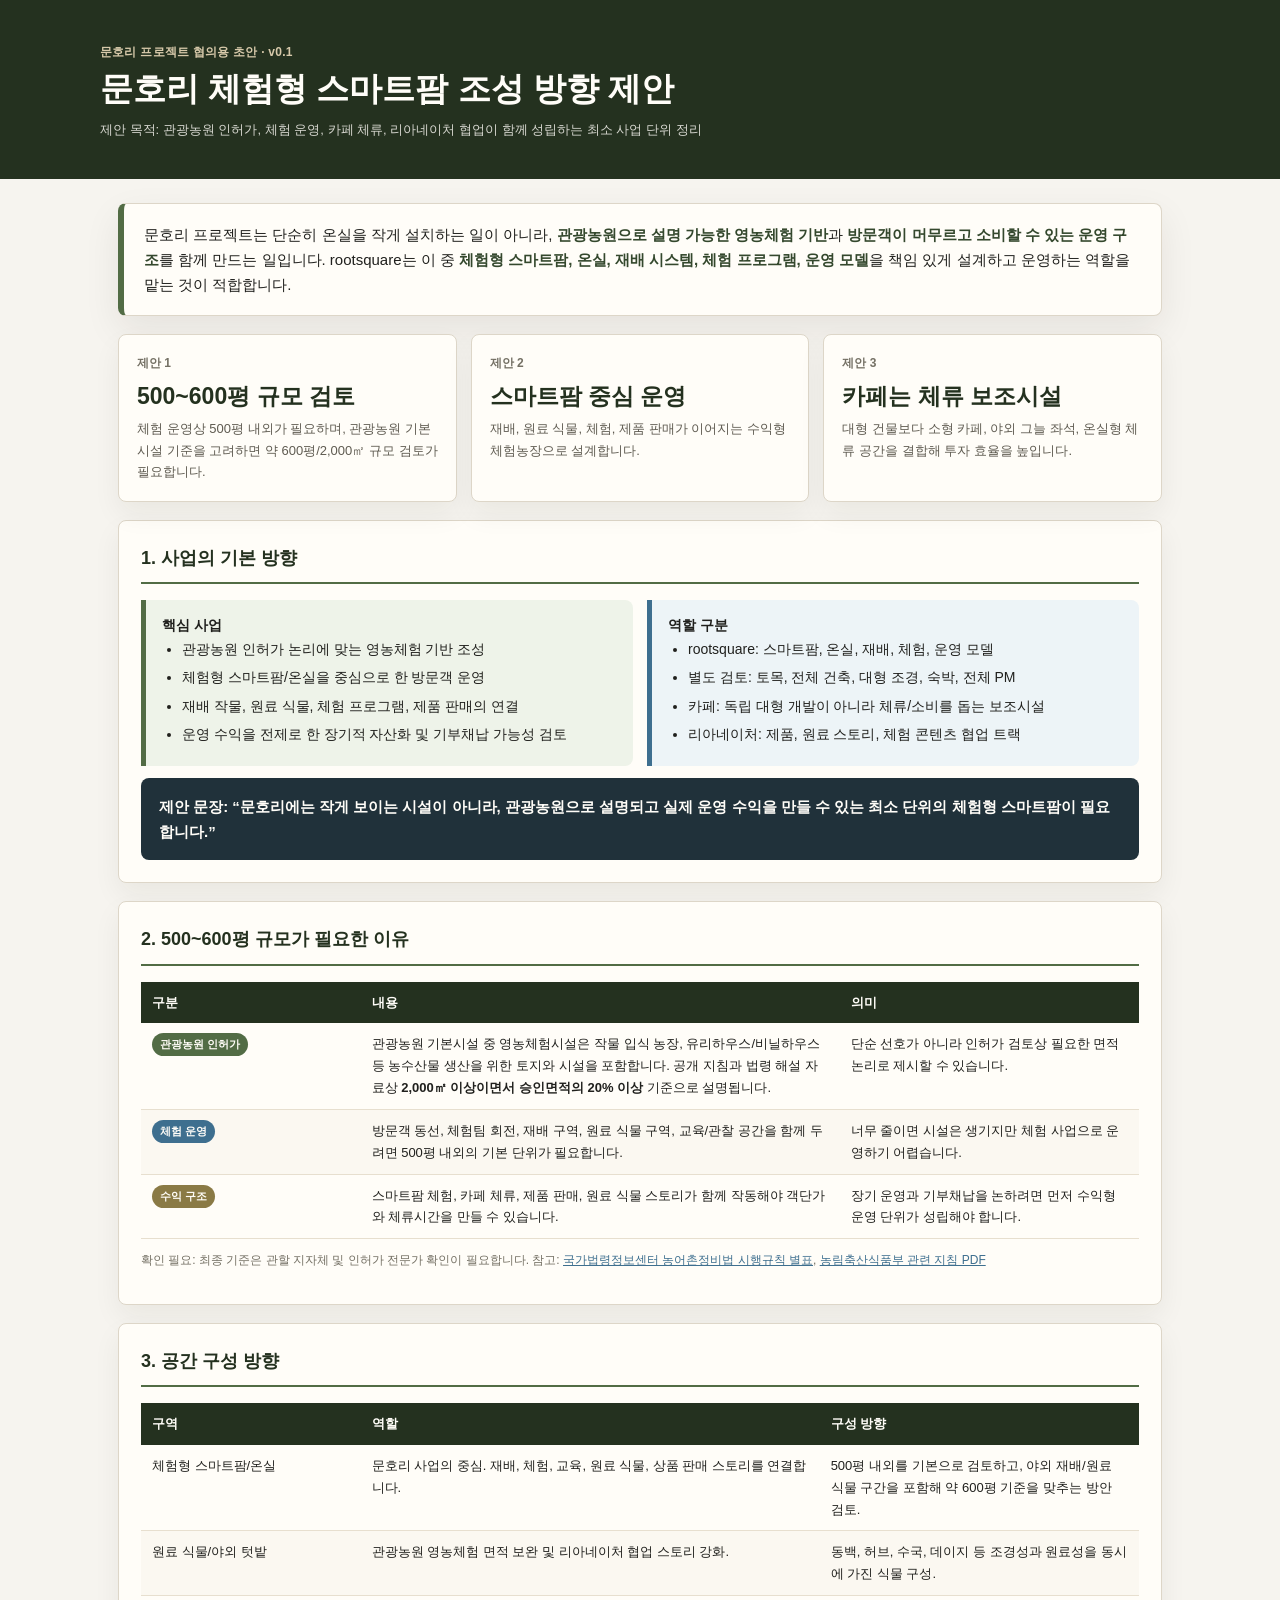
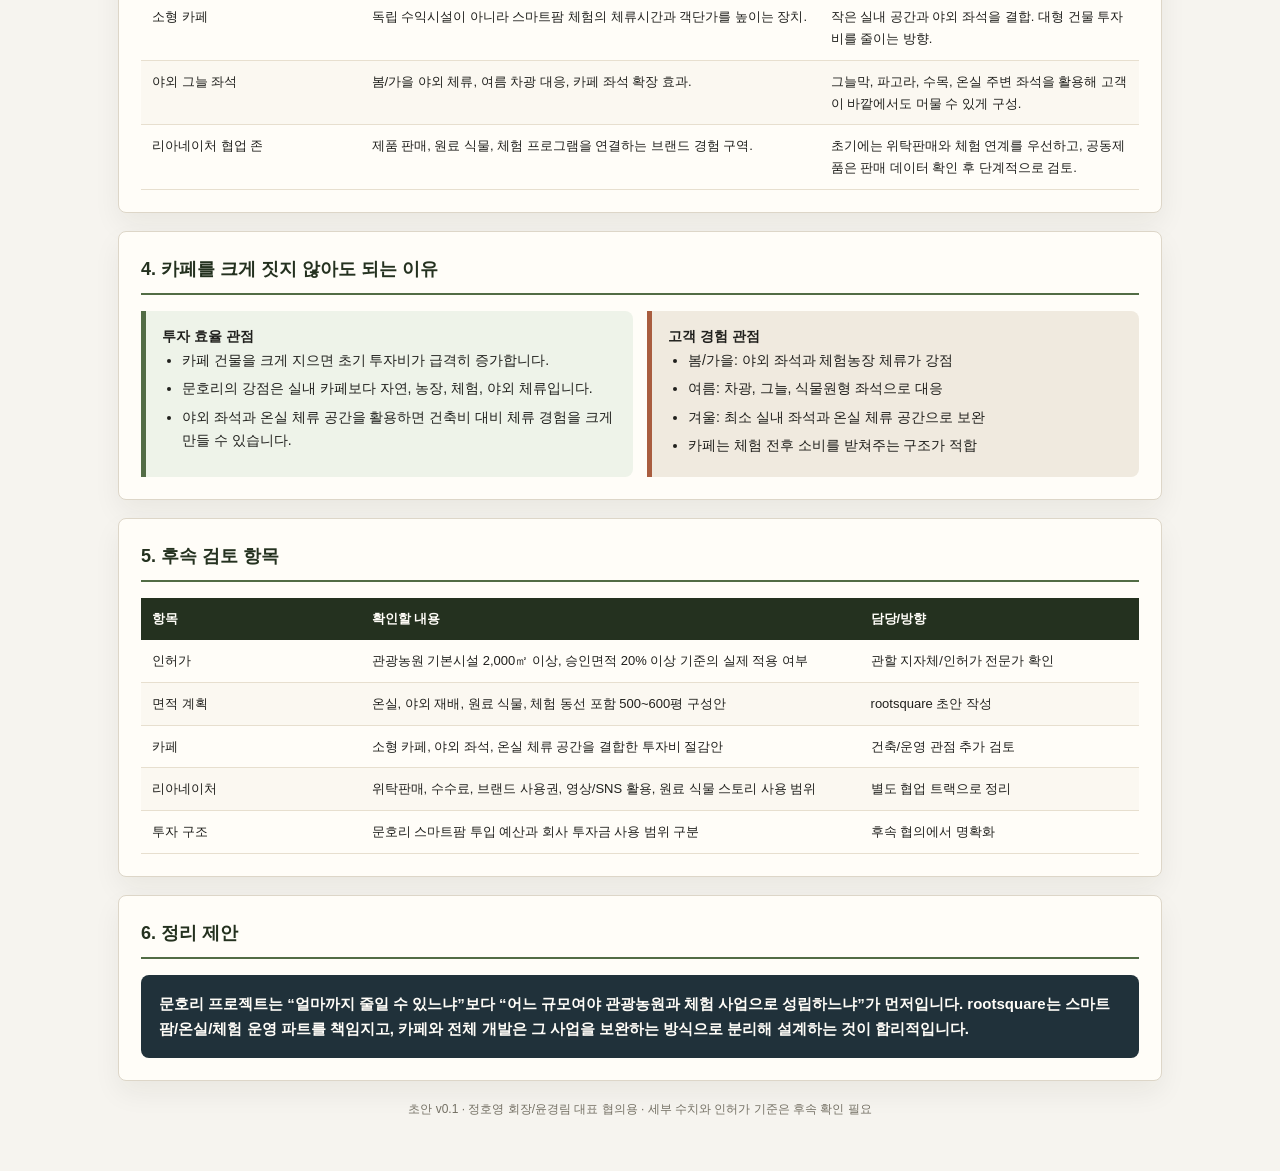
==== briefs/munhori_smartfarm_proposal_for_jhy_ykl.html @ 6622ff26 "Add external Munhori smartfarm proposal" ====
<!DOCTYPE html>
<html lang="ko">
<head>
<meta charset="UTF-8">
<meta name="viewport" content="width=device-width, initial-scale=1.0">
<title>문호리 체험형 스마트팜 조성 방향 제안</title>
<style>
  * { box-sizing: border-box; }
  body {
    margin: 0;
    background: #f6f4ef;
    color: #20201d;
    font-family: -apple-system, BlinkMacSystemFont, "Apple SD Gothic Neo", "Noto Sans KR", sans-serif;
    line-height: 1.68;
  }
  .hero {
    background: #24311f;
    color: #fffdf8;
    padding: 42px 28px 38px;
  }
  .hero-inner, .container { max-width: 1080px; margin: 0 auto; }
  .eyebrow {
    color: #d7c9aa;
    font-size: 12px;
    font-weight: 800;
    letter-spacing: .02em;
    margin-bottom: 8px;
  }
  h1 {
    font-size: 33px;
    line-height: 1.18;
    margin: 0 0 10px;
    letter-spacing: 0;
  }
  .meta { color: rgba(255, 253, 248, .82); font-size: 13px; }
  .container { padding: 24px 18px 52px; }
  .lead {
    background: #fffdf8;
    border: 1px solid #ddd6c8;
    border-left: 6px solid #526c45;
    border-radius: 8px;
    box-shadow: 0 14px 36px rgba(35,31,24,.08);
    font-size: 15px;
    margin-bottom: 18px;
    padding: 18px 20px;
  }
  .lead strong { color: #34482d; }
  .grid {
    display: grid;
    grid-template-columns: repeat(3, 1fr);
    gap: 14px;
    margin-bottom: 18px;
  }
  .card, .section {
    background: #fffdf8;
    border: 1px solid #ddd6c8;
    border-radius: 8px;
    box-shadow: 0 12px 28px rgba(35,31,24,.06);
  }
  .card { padding: 18px; min-height: 148px; }
  .card .label {
    color: #747064;
    font-size: 12px;
    font-weight: 800;
    margin-bottom: 8px;
  }
  .card .value {
    color: #24311f;
    font-size: 23px;
    font-weight: 900;
    line-height: 1.22;
    margin-bottom: 8px;
  }
  .card p { color: #5f5b51; font-size: 13px; margin: 0; }
  .section { margin-bottom: 18px; padding: 22px; }
  .section-title {
    border-bottom: 2px solid #526c45;
    color: #24311f;
    font-size: 18px;
    font-weight: 900;
    margin-bottom: 16px;
    padding-bottom: 9px;
  }
  .two-col {
    display: grid;
    grid-template-columns: 1fr 1fr;
    gap: 14px;
  }
  .box {
    background: #f0eadf;
    border-left: 5px solid #a95d3f;
    border-radius: 0 8px 8px 0;
    padding: 14px 16px;
    font-size: 14px;
  }
  .box.green {
    background: #eef3e9;
    border-left-color: #526c45;
  }
  .box.blue {
    background: #edf4f7;
    border-left-color: #3e6f8f;
  }
  table { width: 100%; border-collapse: collapse; font-size: 13px; }
  th {
    background: #24311f;
    color: #fffdf8;
    padding: 10px 11px;
    text-align: left;
    vertical-align: top;
  }
  td {
    border-bottom: 1px solid #e7dfcf;
    padding: 10px 11px;
    vertical-align: top;
  }
  tr:nth-child(even) td { background: #fbf8f1; }
  .tag {
    display: inline-block;
    background: #526c45;
    border-radius: 999px;
    color: #fffdf8;
    font-size: 11px;
    font-weight: 800;
    line-height: 1;
    margin: 0 5px 6px 0;
    padding: 6px 8px;
  }
  .tag.blue { background: #3e6f8f; }
  .tag.gold { background: #8a7a45; }
  ul { margin: 0; padding-left: 20px; }
  li { margin-bottom: 5px; }
  .quote {
    background: #20313a;
    border-radius: 8px;
    color: #fffdf8;
    font-size: 15px;
    font-weight: 700;
    margin-top: 12px;
    padding: 16px 18px;
  }
  .source {
    color: #747064;
    font-size: 12px;
    line-height: 1.55;
  }
  .source a { color: #3e6f8f; }
  .foot {
    color: #747064;
    font-size: 12px;
    margin-top: 18px;
    text-align: center;
  }
  @media (max-width: 860px) {
    .grid, .two-col { grid-template-columns: 1fr; }
    h1 { font-size: 26px; }
    .hero { padding: 32px 20px; }
  }
  @media print {
    body { background: #fff; }
    .hero { padding: 24px 22px; }
    .container { padding: 18px 0; }
    .card, .section, .lead { box-shadow: none; break-inside: avoid; }
    a { color: inherit; text-decoration: none; }
  }
</style>
</head>
<body>
  <header class="hero">
    <div class="hero-inner">
      <div class="eyebrow">문호리 프로젝트 협의용 초안 · v0.1</div>
      <h1>문호리 체험형 스마트팜 조성 방향 제안</h1>
      <div class="meta">제안 목적: 관광농원 인허가, 체험 운영, 카페 체류, 리아네이처 협업이 함께 성립하는 최소 사업 단위 정리</div>
    </div>
  </header>

  <main class="container">
    <section class="lead">
      문호리 프로젝트는 단순히 온실을 작게 설치하는 일이 아니라, <strong>관광농원으로 설명 가능한 영농체험 기반</strong>과
      <strong>방문객이 머무르고 소비할 수 있는 운영 구조</strong>를 함께 만드는 일입니다.
      rootsquare는 이 중 <strong>체험형 스마트팜, 온실, 재배 시스템, 체험 프로그램, 운영 모델</strong>을 책임 있게 설계하고 운영하는 역할을 맡는 것이 적합합니다.
    </section>

    <section class="grid">
      <div class="card">
        <div class="label">제안 1</div>
        <div class="value">500~600평 규모 검토</div>
        <p>체험 운영상 500평 내외가 필요하며, 관광농원 기본시설 기준을 고려하면 약 600평/2,000㎡ 규모 검토가 필요합니다.</p>
      </div>
      <div class="card">
        <div class="label">제안 2</div>
        <div class="value">스마트팜 중심 운영</div>
        <p>재배, 원료 식물, 체험, 제품 판매가 이어지는 수익형 체험농장으로 설계합니다.</p>
      </div>
      <div class="card">
        <div class="label">제안 3</div>
        <div class="value">카페는 체류 보조시설</div>
        <p>대형 건물보다 소형 카페, 야외 그늘 좌석, 온실형 체류 공간을 결합해 투자 효율을 높입니다.</p>
      </div>
    </section>

    <section class="section">
      <div class="section-title">1. 사업의 기본 방향</div>
      <div class="two-col">
        <div class="box green">
          <strong>핵심 사업</strong>
          <ul>
            <li>관광농원 인허가 논리에 맞는 영농체험 기반 조성</li>
            <li>체험형 스마트팜/온실을 중심으로 한 방문객 운영</li>
            <li>재배 작물, 원료 식물, 체험 프로그램, 제품 판매의 연결</li>
            <li>운영 수익을 전제로 한 장기적 자산화 및 기부채납 가능성 검토</li>
          </ul>
        </div>
        <div class="box blue">
          <strong>역할 구분</strong>
          <ul>
            <li>rootsquare: 스마트팜, 온실, 재배, 체험, 운영 모델</li>
            <li>별도 검토: 토목, 전체 건축, 대형 조경, 숙박, 전체 PM</li>
            <li>카페: 독립 대형 개발이 아니라 체류/소비를 돕는 보조시설</li>
            <li>리아네이처: 제품, 원료 스토리, 체험 콘텐츠 협업 트랙</li>
          </ul>
        </div>
      </div>
      <div class="quote">
        제안 문장: “문호리에는 작게 보이는 시설이 아니라, 관광농원으로 설명되고 실제 운영 수익을 만들 수 있는 최소 단위의 체험형 스마트팜이 필요합니다.”
      </div>
    </section>

    <section class="section">
      <div class="section-title">2. 500~600평 규모가 필요한 이유</div>
      <table>
        <thead>
          <tr>
            <th style="width: 22%;">구분</th>
            <th>내용</th>
            <th style="width: 30%;">의미</th>
          </tr>
        </thead>
        <tbody>
          <tr>
            <td><span class="tag">관광농원 인허가</span></td>
            <td>관광농원 기본시설 중 영농체험시설은 작물 입식 농장, 유리하우스/비닐하우스 등 농수산물 생산을 위한 토지와 시설을 포함합니다. 공개 지침과 법령 해설 자료상 <strong>2,000㎡ 이상이면서 승인면적의 20% 이상</strong> 기준으로 설명됩니다.</td>
            <td>단순 선호가 아니라 인허가 검토상 필요한 면적 논리로 제시할 수 있습니다.</td>
          </tr>
          <tr>
            <td><span class="tag blue">체험 운영</span></td>
            <td>방문객 동선, 체험팀 회전, 재배 구역, 원료 식물 구역, 교육/관찰 공간을 함께 두려면 500평 내외의 기본 단위가 필요합니다.</td>
            <td>너무 줄이면 시설은 생기지만 체험 사업으로 운영하기 어렵습니다.</td>
          </tr>
          <tr>
            <td><span class="tag gold">수익 구조</span></td>
            <td>스마트팜 체험, 카페 체류, 제품 판매, 원료 식물 스토리가 함께 작동해야 객단가와 체류시간을 만들 수 있습니다.</td>
            <td>장기 운영과 기부채납을 논하려면 먼저 수익형 운영 단위가 성립해야 합니다.</td>
          </tr>
        </tbody>
      </table>
      <p class="source">확인 필요: 최종 기준은 관할 지자체 및 인허가 전문가 확인이 필요합니다. 참고: <a href="https://www.law.go.kr/LSW/lsBylInfoPLinkR.do?bylBrNo=00&bylCls=BF&bylNo=0077&lsNm=%EB%86%8D%EC%96%B4%EC%B4%8C%EC%A0%95%EB%B9%84%EB%B2%95+%EC%8B%9C%ED%96%89%EA%B7%9C%EC%B9%99">국가법령정보센터 농어촌정비법 시행규칙 별표</a>, <a href="https://www.mafra.go.kr/bbs/home/795/579589/download.do">농림축산식품부 관련 지침 PDF</a></p>
    </section>

    <section class="section">
      <div class="section-title">3. 공간 구성 방향</div>
      <table>
        <thead>
          <tr>
            <th style="width: 22%;">구역</th>
            <th>역할</th>
            <th style="width: 32%;">구성 방향</th>
          </tr>
        </thead>
        <tbody>
          <tr>
            <td>체험형 스마트팜/온실</td>
            <td>문호리 사업의 중심. 재배, 체험, 교육, 원료 식물, 상품 판매 스토리를 연결합니다.</td>
            <td>500평 내외를 기본으로 검토하고, 야외 재배/원료 식물 구간을 포함해 약 600평 기준을 맞추는 방안 검토.</td>
          </tr>
          <tr>
            <td>원료 식물/야외 텃밭</td>
            <td>관광농원 영농체험 면적 보완 및 리아네이처 협업 스토리 강화.</td>
            <td>동백, 허브, 수국, 데이지 등 조경성과 원료성을 동시에 가진 식물 구성.</td>
          </tr>
          <tr>
            <td>소형 카페</td>
            <td>독립 수익시설이 아니라 스마트팜 체험의 체류시간과 객단가를 높이는 장치.</td>
            <td>작은 실내 공간과 야외 좌석을 결합. 대형 건물 투자비를 줄이는 방향.</td>
          </tr>
          <tr>
            <td>야외 그늘 좌석</td>
            <td>봄/가을 야외 체류, 여름 차광 대응, 카페 좌석 확장 효과.</td>
            <td>그늘막, 파고라, 수목, 온실 주변 좌석을 활용해 고객이 바깥에서도 머물 수 있게 구성.</td>
          </tr>
          <tr>
            <td>리아네이처 협업 존</td>
            <td>제품 판매, 원료 식물, 체험 프로그램을 연결하는 브랜드 경험 구역.</td>
            <td>초기에는 위탁판매와 체험 연계를 우선하고, 공동제품은 판매 데이터 확인 후 단계적으로 검토.</td>
          </tr>
        </tbody>
      </table>
    </section>

    <section class="section">
      <div class="section-title">4. 카페를 크게 짓지 않아도 되는 이유</div>
      <div class="two-col">
        <div class="box green">
          <strong>투자 효율 관점</strong>
          <ul>
            <li>카페 건물을 크게 지으면 초기 투자비가 급격히 증가합니다.</li>
            <li>문호리의 강점은 실내 카페보다 자연, 농장, 체험, 야외 체류입니다.</li>
            <li>야외 좌석과 온실 체류 공간을 활용하면 건축비 대비 체류 경험을 크게 만들 수 있습니다.</li>
          </ul>
        </div>
        <div class="box">
          <strong>고객 경험 관점</strong>
          <ul>
            <li>봄/가을: 야외 좌석과 체험농장 체류가 강점</li>
            <li>여름: 차광, 그늘, 식물원형 좌석으로 대응</li>
            <li>겨울: 최소 실내 좌석과 온실 체류 공간으로 보완</li>
            <li>카페는 체험 전후 소비를 받쳐주는 구조가 적합</li>
          </ul>
        </div>
      </div>
    </section>

    <section class="section">
      <div class="section-title">5. 후속 검토 항목</div>
      <table>
        <thead>
          <tr>
            <th style="width: 22%;">항목</th>
            <th>확인할 내용</th>
            <th style="width: 28%;">담당/방향</th>
          </tr>
        </thead>
        <tbody>
          <tr>
            <td>인허가</td>
            <td>관광농원 기본시설 2,000㎡ 이상, 승인면적 20% 이상 기준의 실제 적용 여부</td>
            <td>관할 지자체/인허가 전문가 확인</td>
          </tr>
          <tr>
            <td>면적 계획</td>
            <td>온실, 야외 재배, 원료 식물, 체험 동선 포함 500~600평 구성안</td>
            <td>rootsquare 초안 작성</td>
          </tr>
          <tr>
            <td>카페</td>
            <td>소형 카페, 야외 좌석, 온실 체류 공간을 결합한 투자비 절감안</td>
            <td>건축/운영 관점 추가 검토</td>
          </tr>
          <tr>
            <td>리아네이처</td>
            <td>위탁판매, 수수료, 브랜드 사용권, 영상/SNS 활용, 원료 식물 스토리 사용 범위</td>
            <td>별도 협업 트랙으로 정리</td>
          </tr>
          <tr>
            <td>투자 구조</td>
            <td>문호리 스마트팜 투입 예산과 회사 투자금 사용 범위 구분</td>
            <td>후속 협의에서 명확화</td>
          </tr>
        </tbody>
      </table>
    </section>

    <section class="section">
      <div class="section-title">6. 정리 제안</div>
      <div class="quote">
        문호리 프로젝트는 “얼마까지 줄일 수 있느냐”보다 “어느 규모여야 관광농원과 체험 사업으로 성립하느냐”가 먼저입니다. rootsquare는 스마트팜/온실/체험 운영 파트를 책임지고, 카페와 전체 개발은 그 사업을 보완하는 방식으로 분리해 설계하는 것이 합리적입니다.
      </div>
    </section>

    <div class="foot">초안 v0.1 · 정호영 회장/윤경림 대표 협의용 · 세부 수치와 인허가 기준은 후속 확인 필요</div>
  </main>
</body>
</html>
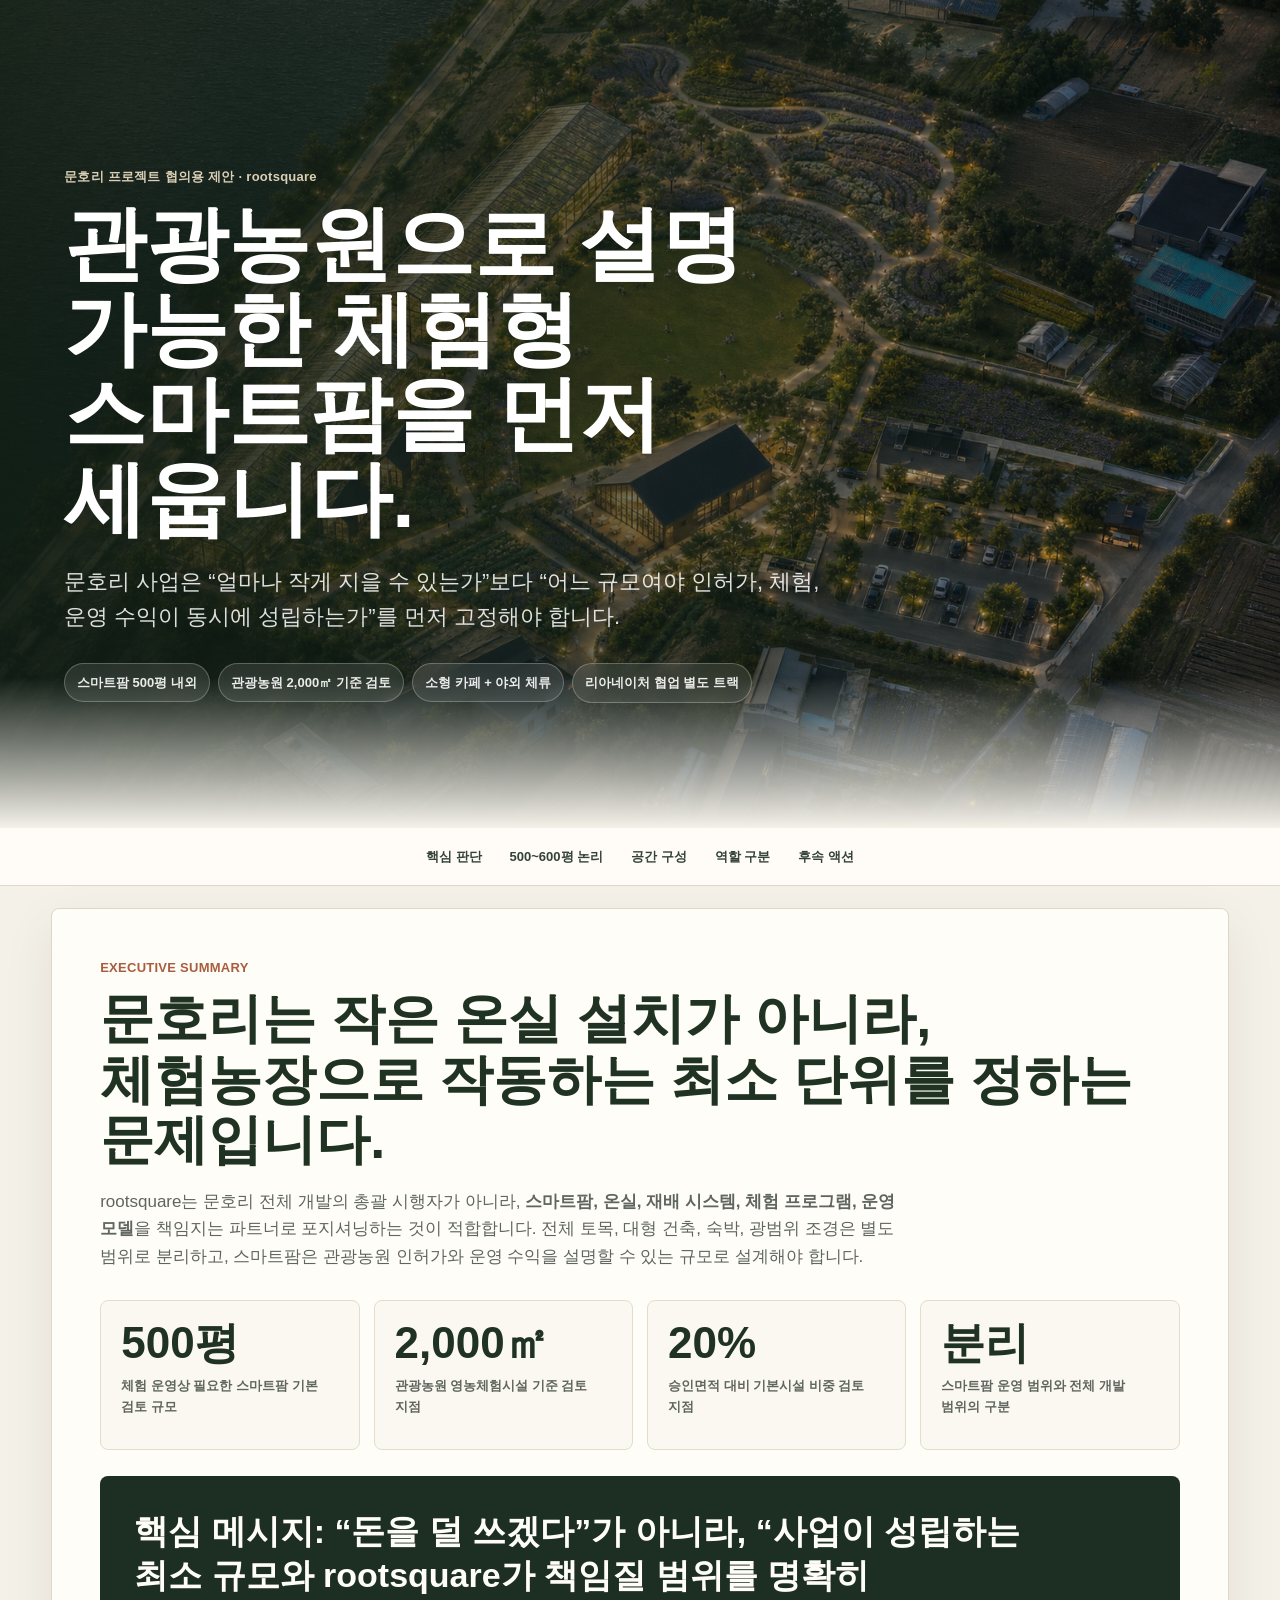
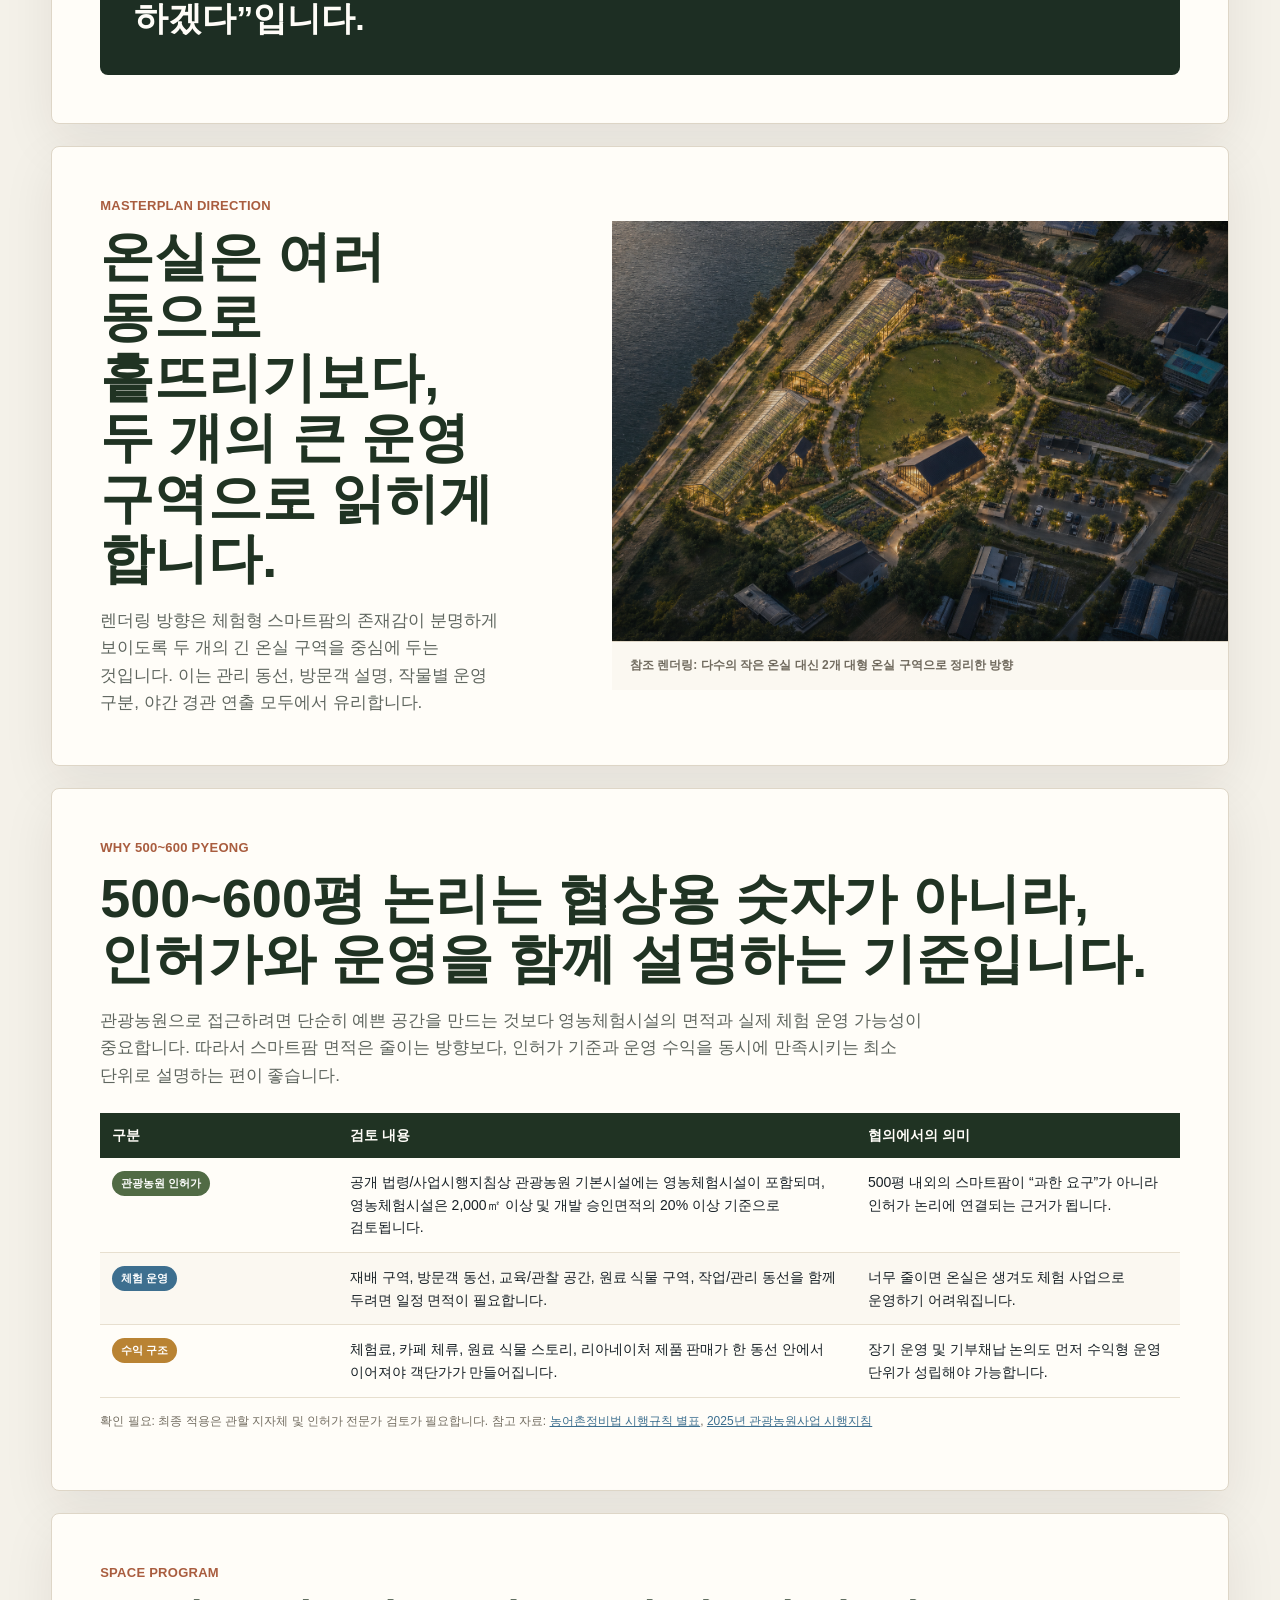
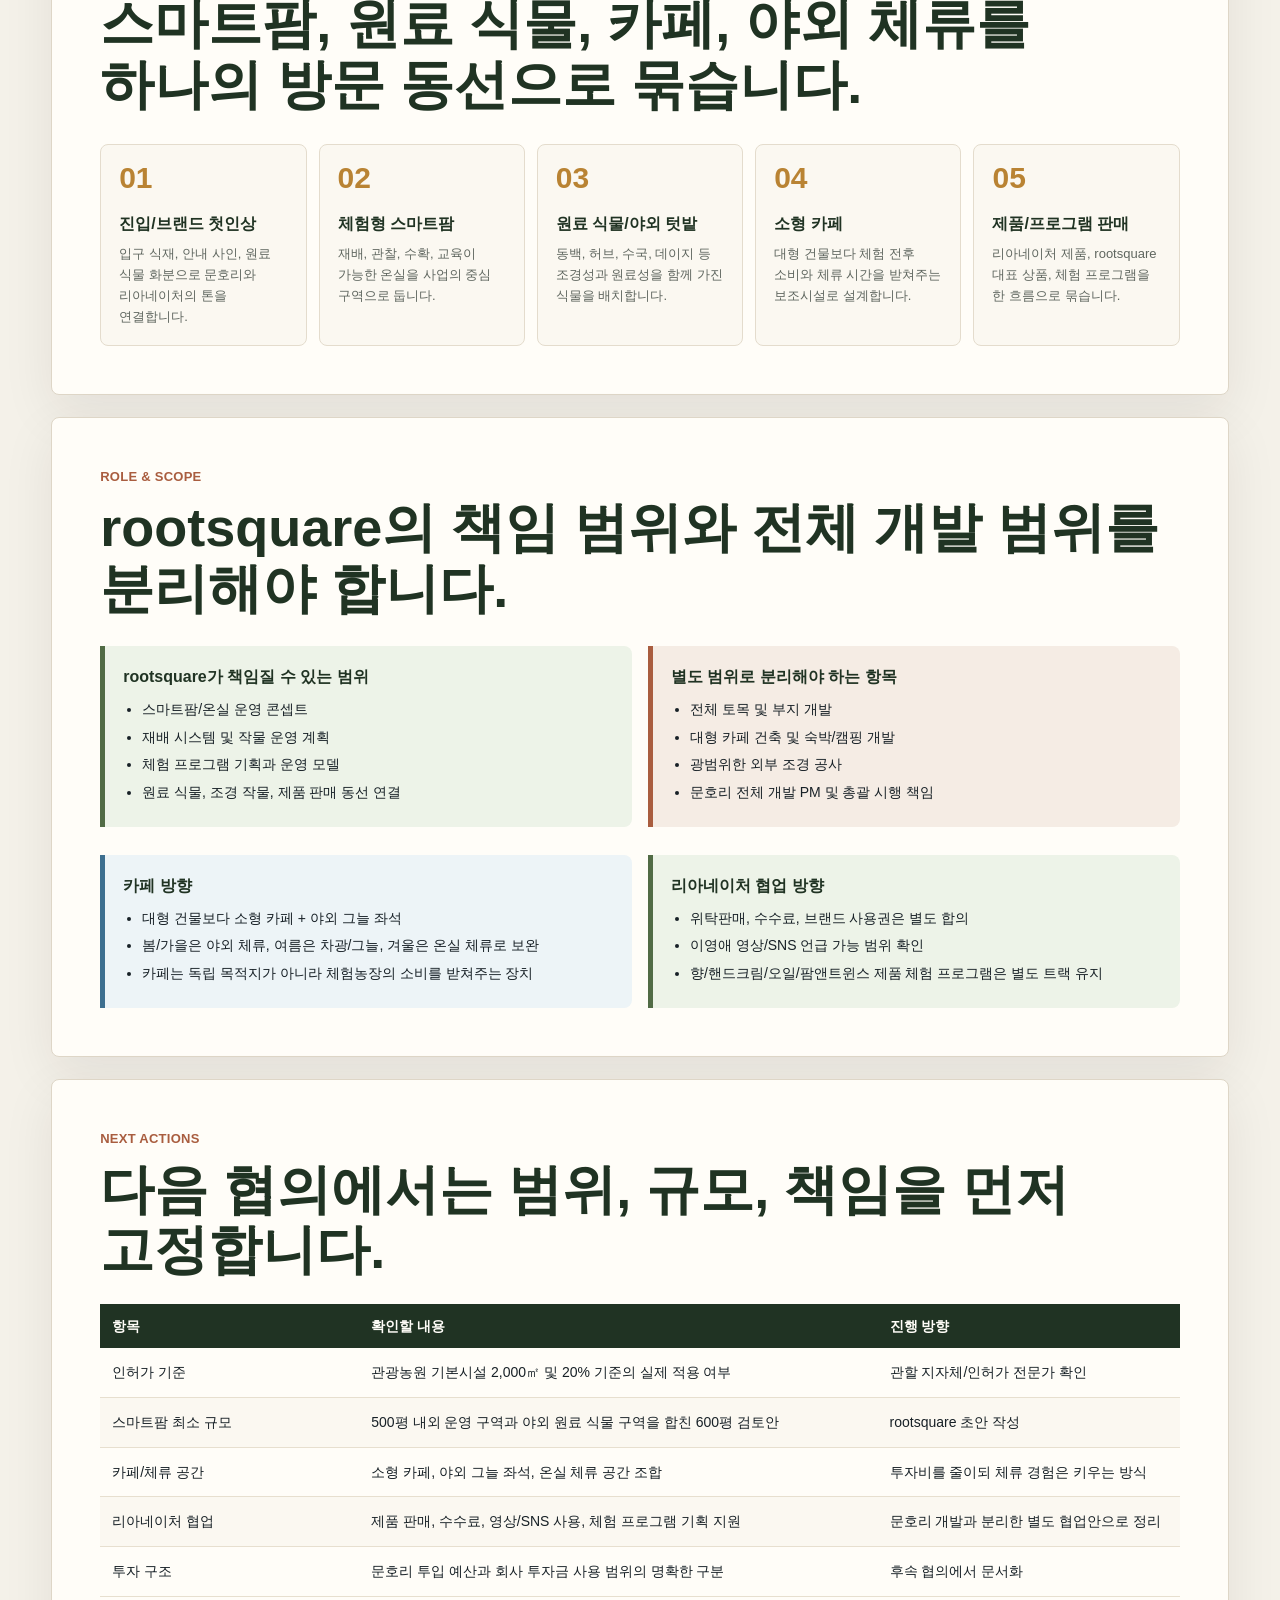
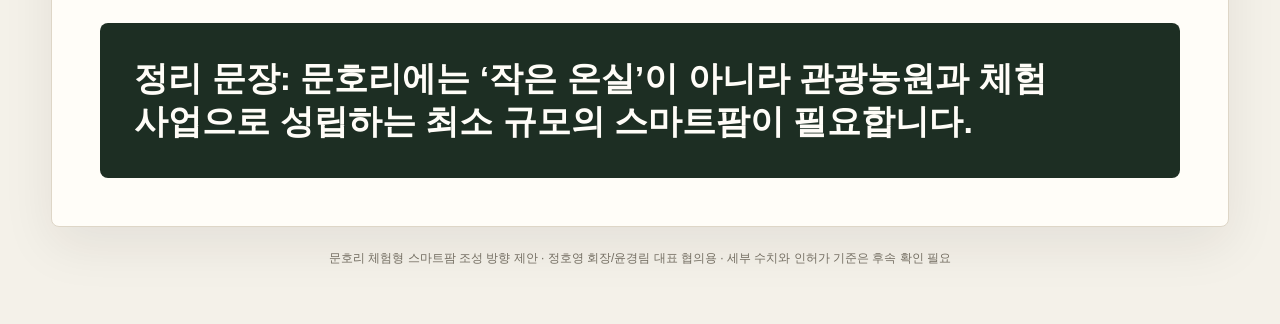
==== commit e65f7b1f: "Update Munhori smartfarm proposal design" ====
--- a/briefs/munhori_smartfarm_proposal_for_jhy_ykl.html
+++ b/briefs/munhori_smartfarm_proposal_for_jhy_ykl.html
@@ -5,162 +5,407 @@
 <meta name="viewport" content="width=device-width, initial-scale=1.0">
 <title>문호리 체험형 스마트팜 조성 방향 제안</title>
 <style>
+  :root {
+    --ink: #172026;
+    --muted: #5f665f;
+    --soft: #f4f1e9;
+    --paper: #fffdf8;
+    --line: #ded6c7;
+    --green: #203323;
+    --green-2: #516b45;
+    --green-3: #edf3e8;
+    --gold: #b98333;
+    --clay: #a95d3f;
+    --blue: #3d6f8f;
+    --white: #ffffff;
+  }
+
   * { box-sizing: border-box; }
+
+  html { scroll-behavior: smooth; }
+
   body {
     margin: 0;
-    background: #f6f4ef;
-    color: #20201d;
-    font-family: -apple-system, BlinkMacSystemFont, "Apple SD Gothic Neo", "Noto Sans KR", sans-serif;
-    line-height: 1.68;
-  }
+    background: var(--soft);
+    color: var(--ink);
+    font-family: -apple-system, BlinkMacSystemFont, "Apple SD Gothic Neo", "Noto Sans KR", "Malgun Gothic", sans-serif;
+    line-height: 1.62;
+    word-break: keep-all;
+    overflow-wrap: break-word;
+  }
+
+  a { color: inherit; }
+
   .hero {
-    background: #24311f;
-    color: #fffdf8;
-    padding: 42px 28px 38px;
-  }
-  .hero-inner, .container { max-width: 1080px; margin: 0 auto; }
+    min-height: 92vh;
+    display: grid;
+    align-items: end;
+    position: relative;
+    color: var(--white);
+    background:
+      linear-gradient(90deg, rgba(16, 29, 20, .92) 0%, rgba(16, 29, 20, .66) 42%, rgba(16, 29, 20, .16) 100%),
+      url("assets/munhori_two_greenhouse_masterplan.png") center / cover no-repeat;
+    padding: 52px clamp(22px, 5vw, 76px);
+    overflow: hidden;
+  }
+
+  .hero::after {
+    content: "";
+    position: absolute;
+    left: 0;
+    right: 0;
+    bottom: 0;
+    height: 150px;
+    background: linear-gradient(180deg, rgba(244,241,233,0), var(--soft));
+    pointer-events: none;
+  }
+
+  .hero-inner {
+    position: relative;
+    z-index: 1;
+    max-width: 1080px;
+    padding-bottom: 74px;
+  }
+
   .eyebrow {
-    color: #d7c9aa;
+    color: #d9cfb4;
+    font-size: 13px;
+    font-weight: 900;
+    letter-spacing: .02em;
+    margin-bottom: 14px;
+  }
+
+  h1 {
+    max-width: 900px;
+    margin: 0;
+    font-size: clamp(40px, 7vw, 82px);
+    line-height: 1.04;
+    letter-spacing: 0;
+  }
+
+  .hero-copy {
+    max-width: 760px;
+    margin: 22px 0 0;
+    color: rgba(255, 255, 255, .86);
+    font-size: clamp(17px, 2vw, 22px);
+  }
+
+  .hero-tags {
+    display: flex;
+    flex-wrap: wrap;
+    gap: 8px;
+    margin-top: 28px;
+  }
+
+  .pill {
+    display: inline-flex;
+    align-items: center;
+    min-height: 34px;
+    padding: 8px 12px;
+    border: 1px solid rgba(255,255,255,.24);
+    border-radius: 999px;
+    background: rgba(255,255,255,.10);
+    color: rgba(255,255,255,.90);
+    font-size: 13px;
+    font-weight: 800;
+    backdrop-filter: blur(8px);
+  }
+
+  nav {
+    position: sticky;
+    top: 0;
+    z-index: 20;
+    display: flex;
+    justify-content: center;
+    gap: 6px;
+    padding: 10px 14px;
+    border-bottom: 1px solid var(--line);
+    background: rgba(255, 253, 248, .92);
+    backdrop-filter: blur(12px);
+    overflow-x: auto;
+  }
+
+  nav a {
+    flex: 0 0 auto;
+    padding: 8px 11px;
+    color: #344238;
+    text-decoration: none;
+    font-size: 13px;
+    font-weight: 900;
+  }
+
+  main { padding: 0 clamp(18px, 4vw, 56px) 56px; }
+
+  .wrap {
+    max-width: 1180px;
+    margin: 0 auto;
+  }
+
+  .section {
+    margin: 22px auto;
+    padding: clamp(28px, 5vw, 48px);
+    border: 1px solid var(--line);
+    border-radius: 8px;
+    background: var(--paper);
+    box-shadow: 0 18px 52px rgba(35,31,24,.08);
+  }
+
+  .section.flush {
+    padding: 0;
+    overflow: hidden;
+  }
+
+  .kicker {
+    margin: 0 0 10px;
+    color: var(--clay);
+    font-size: 13px;
+    font-weight: 900;
+    letter-spacing: .02em;
+  }
+
+  h2 {
+    margin: 0;
+    color: var(--green);
+    font-size: clamp(30px, 4.5vw, 54px);
+    line-height: 1.12;
+    letter-spacing: 0;
+  }
+
+  .lead {
+    max-width: 850px;
+    margin: 18px 0 0;
+    color: var(--muted);
+    font-size: 17px;
+  }
+
+  .metrics {
+    display: grid;
+    grid-template-columns: repeat(4, minmax(0, 1fr));
+    gap: 14px;
+    margin-top: 30px;
+  }
+
+  .metric {
+    min-height: 150px;
+    padding: 20px;
+    border: 1px solid #e4dccd;
+    border-radius: 8px;
+    background: #fbf8f1;
+  }
+
+  .metric strong {
+    display: block;
+    margin-bottom: 10px;
+    color: var(--green);
+    font-size: clamp(28px, 4vw, 44px);
+    line-height: 1;
+    white-space: nowrap;
+  }
+
+  .metric span {
+    display: block;
+    color: var(--muted);
+    font-size: 13px;
+    font-weight: 800;
+  }
+
+  .split {
+    display: grid;
+    grid-template-columns: minmax(0, .9fr) minmax(360px, 1.1fr);
+    gap: clamp(24px, 5vw, 56px);
+    align-items: center;
+  }
+
+  .visual {
+    min-height: 420px;
+    background:
+      linear-gradient(180deg, rgba(22,32,27,.05), rgba(22,32,27,.20)),
+      url("assets/munhori_two_greenhouse_masterplan.png") center / cover no-repeat;
+  }
+
+  .caption {
+    padding: 14px 18px;
+    border-top: 1px solid var(--line);
+    color: #706a5e;
     font-size: 12px;
     font-weight: 800;
-    letter-spacing: .02em;
-    margin-bottom: 8px;
-  }
-  h1 {
-    font-size: 33px;
-    line-height: 1.18;
-    margin: 0 0 10px;
-    letter-spacing: 0;
-  }
-  .meta { color: rgba(255, 253, 248, .82); font-size: 13px; }
-  .container { padding: 24px 18px 52px; }
-  .lead {
-    background: #fffdf8;
-    border: 1px solid #ddd6c8;
-    border-left: 6px solid #526c45;
-    border-radius: 8px;
-    box-shadow: 0 14px 36px rgba(35,31,24,.08);
-    font-size: 15px;
-    margin-bottom: 18px;
-    padding: 18px 20px;
-  }
-  .lead strong { color: #34482d; }
-  .grid {
-    display: grid;
-    grid-template-columns: repeat(3, 1fr);
-    gap: 14px;
-    margin-bottom: 18px;
-  }
-  .card, .section {
-    background: #fffdf8;
-    border: 1px solid #ddd6c8;
-    border-radius: 8px;
-    box-shadow: 0 12px 28px rgba(35,31,24,.06);
-  }
-  .card { padding: 18px; min-height: 148px; }
-  .card .label {
-    color: #747064;
-    font-size: 12px;
-    font-weight: 800;
-    margin-bottom: 8px;
-  }
-  .card .value {
-    color: #24311f;
-    font-size: 23px;
-    font-weight: 900;
-    line-height: 1.22;
-    margin-bottom: 8px;
-  }
-  .card p { color: #5f5b51; font-size: 13px; margin: 0; }
-  .section { margin-bottom: 18px; padding: 22px; }
-  .section-title {
-    border-bottom: 2px solid #526c45;
-    color: #24311f;
-    font-size: 18px;
-    font-weight: 900;
-    margin-bottom: 16px;
-    padding-bottom: 9px;
-  }
-  .two-col {
+    background: #fbf8f1;
+  }
+
+  .rule-grid {
     display: grid;
     grid-template-columns: 1fr 1fr;
-    gap: 14px;
-  }
-  .box {
-    background: #f0eadf;
-    border-left: 5px solid #a95d3f;
+    gap: 16px;
+    margin-top: 28px;
+  }
+
+  .note {
+    padding: 18px;
+    border-left: 5px solid var(--green-2);
     border-radius: 0 8px 8px 0;
-    padding: 14px 16px;
+    background: var(--green-3);
     font-size: 14px;
   }
-  .box.green {
-    background: #eef3e9;
-    border-left-color: #526c45;
-  }
-  .box.blue {
+
+  .note.clay {
+    border-left-color: var(--clay);
+    background: #f5ece4;
+  }
+
+  .note.blue {
+    border-left-color: var(--blue);
     background: #edf4f7;
-    border-left-color: #3e6f8f;
-  }
-  table { width: 100%; border-collapse: collapse; font-size: 13px; }
+  }
+
+  .note strong {
+    display: block;
+    margin-bottom: 8px;
+    color: var(--green);
+    font-size: 16px;
+  }
+
+  ul { margin: 0; padding-left: 19px; }
+  li { margin: 5px 0; }
+
+  table {
+    width: 100%;
+    margin-top: 24px;
+    border-collapse: collapse;
+    font-size: 14px;
+  }
+
   th {
-    background: #24311f;
-    color: #fffdf8;
-    padding: 10px 11px;
+    padding: 11px 12px;
+    background: var(--green);
+    color: var(--paper);
     text-align: left;
     vertical-align: top;
   }
+
   td {
+    padding: 13px 12px;
     border-bottom: 1px solid #e7dfcf;
-    padding: 10px 11px;
     vertical-align: top;
   }
+
   tr:nth-child(even) td { background: #fbf8f1; }
+
   .tag {
-    display: inline-block;
-    background: #526c45;
+    display: inline-flex;
+    align-items: center;
+    min-height: 25px;
+    margin: 0 4px 5px 0;
+    padding: 6px 9px;
     border-radius: 999px;
-    color: #fffdf8;
+    background: var(--green-2);
+    color: var(--white);
     font-size: 11px;
-    font-weight: 800;
+    font-weight: 900;
     line-height: 1;
-    margin: 0 5px 6px 0;
-    padding: 6px 8px;
-  }
-  .tag.blue { background: #3e6f8f; }
-  .tag.gold { background: #8a7a45; }
-  ul { margin: 0; padding-left: 20px; }
-  li { margin-bottom: 5px; }
-  .quote {
-    background: #20313a;
+  }
+
+  .tag.blue { background: var(--blue); }
+  .tag.gold { background: var(--gold); }
+  .tag.clay { background: var(--clay); }
+
+  .statement {
+    margin-top: 26px;
+    padding: clamp(22px, 4vw, 34px);
     border-radius: 8px;
-    color: #fffdf8;
-    font-size: 15px;
-    font-weight: 700;
-    margin-top: 12px;
-    padding: 16px 18px;
-  }
+    background: #1d2e23;
+    color: var(--paper);
+  }
+
+  .statement p {
+    max-width: 960px;
+    margin: 0;
+    font-size: clamp(20px, 3vw, 34px);
+    font-weight: 900;
+    line-height: 1.28;
+  }
+
+  .workflow {
+    display: grid;
+    grid-template-columns: repeat(5, minmax(0, 1fr));
+    gap: 12px;
+    margin-top: 30px;
+  }
+
+  .step {
+    position: relative;
+    min-height: 155px;
+    padding: 18px;
+    border: 1px solid #e4dccd;
+    border-radius: 8px;
+    background: #fbf8f1;
+  }
+
+  .step .num {
+    margin-bottom: 18px;
+    color: var(--gold);
+    font-size: 30px;
+    font-weight: 900;
+    line-height: 1;
+  }
+
+  .step strong {
+    display: block;
+    margin-bottom: 6px;
+    color: var(--green);
+    font-size: 16px;
+  }
+
+  .step p {
+    margin: 0;
+    color: var(--muted);
+    font-size: 13px;
+  }
+
   .source {
-    color: #747064;
+    margin-top: 14px;
+    color: #736d61;
     font-size: 12px;
     line-height: 1.55;
   }
-  .source a { color: #3e6f8f; }
-  .foot {
-    color: #747064;
+
+  .source a { color: var(--blue); }
+
+  .footer {
+    max-width: 1180px;
+    margin: 22px auto 0;
+    color: #736d61;
     font-size: 12px;
-    margin-top: 18px;
     text-align: center;
   }
-  @media (max-width: 860px) {
-    .grid, .two-col { grid-template-columns: 1fr; }
-    h1 { font-size: 26px; }
-    .hero { padding: 32px 20px; }
-  }
+
+  @media (max-width: 940px) {
+    .metrics { grid-template-columns: repeat(2, minmax(0, 1fr)); }
+    .split, .rule-grid { grid-template-columns: 1fr; }
+    .workflow { grid-template-columns: 1fr; }
+    .visual { min-height: 320px; }
+  }
+
+  @media (max-width: 620px) {
+    .hero { min-height: 84vh; padding: 38px 20px; }
+    .hero-inner { padding-bottom: 52px; }
+    main { padding-left: 14px; padding-right: 14px; }
+    .section { padding: 24px 18px; }
+    .section.flush { padding: 0; }
+    .metrics { grid-template-columns: 1fr; }
+    .metric { min-height: 122px; }
+    table { font-size: 12px; }
+    th, td { padding: 9px 8px; }
+  }
+
   @media print {
     body { background: #fff; }
-    .hero { padding: 24px 22px; }
-    .container { padding: 18px 0; }
-    .card, .section, .lead { box-shadow: none; break-inside: avoid; }
+    nav { display: none; }
+    .hero { min-height: auto; padding: 34px 28px; background: var(--green); }
+    .hero::after { display: none; }
+    .hero-inner { padding-bottom: 0; }
+    main { padding: 16px 0; }
+    .section { box-shadow: none; break-inside: avoid; margin: 14px auto; }
+    .visual { min-height: 280px; }
     a { color: inherit; text-decoration: none; }
   }
 </style>
@@ -168,206 +413,234 @@
 <body>
   <header class="hero">
     <div class="hero-inner">
-      <div class="eyebrow">문호리 프로젝트 협의용 초안 · v0.1</div>
-      <h1>문호리 체험형 스마트팜 조성 방향 제안</h1>
-      <div class="meta">제안 목적: 관광농원 인허가, 체험 운영, 카페 체류, 리아네이처 협업이 함께 성립하는 최소 사업 단위 정리</div>
+      <div class="eyebrow">문호리 프로젝트 협의용 제안 · rootsquare</div>
+      <h1>관광농원으로 설명 가능한 체험형 스마트팜을 먼저 세웁니다.</h1>
+      <p class="hero-copy">문호리 사업은 “얼마나 작게 지을 수 있는가”보다 “어느 규모여야 인허가, 체험, 운영 수익이 동시에 성립하는가”를 먼저 고정해야 합니다.</p>
+      <div class="hero-tags">
+        <span class="pill">스마트팜 500평 내외</span>
+        <span class="pill">관광농원 2,000㎡ 기준 검토</span>
+        <span class="pill">소형 카페 + 야외 체류</span>
+        <span class="pill">리아네이처 협업 별도 트랙</span>
+      </div>
     </div>
   </header>
 
-  <main class="container">
-    <section class="lead">
-      문호리 프로젝트는 단순히 온실을 작게 설치하는 일이 아니라, <strong>관광농원으로 설명 가능한 영농체험 기반</strong>과
-      <strong>방문객이 머무르고 소비할 수 있는 운영 구조</strong>를 함께 만드는 일입니다.
-      rootsquare는 이 중 <strong>체험형 스마트팜, 온실, 재배 시스템, 체험 프로그램, 운영 모델</strong>을 책임 있게 설계하고 운영하는 역할을 맡는 것이 적합합니다.
+  <nav>
+    <a href="#summary">핵심 판단</a>
+    <a href="#scale">500~600평 논리</a>
+    <a href="#program">공간 구성</a>
+    <a href="#role">역할 구분</a>
+    <a href="#next">후속 액션</a>
+  </nav>
+
+  <main>
+    <section id="summary" class="section wrap">
+      <div class="kicker">EXECUTIVE SUMMARY</div>
+      <h2>문호리는 작은 온실 설치가 아니라, 체험농장으로 작동하는 최소 단위를 정하는 문제입니다.</h2>
+      <p class="lead">
+        rootsquare는 문호리 전체 개발의 총괄 시행자가 아니라, <strong>스마트팜, 온실, 재배 시스템, 체험 프로그램, 운영 모델</strong>을 책임지는 파트너로 포지셔닝하는 것이 적합합니다. 전체 토목, 대형 건축, 숙박, 광범위 조경은 별도 범위로 분리하고, 스마트팜은 관광농원 인허가와 운영 수익을 설명할 수 있는 규모로 설계해야 합니다.
+      </p>
+
+      <div class="metrics">
+        <div class="metric">
+          <strong>500평</strong>
+          <span>체험 운영상 필요한 스마트팜 기본 검토 규모</span>
+        </div>
+        <div class="metric">
+          <strong>2,000㎡</strong>
+          <span>관광농원 영농체험시설 기준 검토 지점</span>
+        </div>
+        <div class="metric">
+          <strong>20%</strong>
+          <span>승인면적 대비 기본시설 비중 검토 지점</span>
+        </div>
+        <div class="metric">
+          <strong>분리</strong>
+          <span>스마트팜 운영 범위와 전체 개발 범위의 구분</span>
+        </div>
+      </div>
+
+      <div class="statement">
+        <p>핵심 메시지: “돈을 덜 쓰겠다”가 아니라, “사업이 성립하는 최소 규모와 rootsquare가 책임질 범위를 명확히 하겠다”입니다.</p>
+      </div>
     </section>
 
-    <section class="grid">
-      <div class="card">
-        <div class="label">제안 1</div>
-        <div class="value">500~600평 규모 검토</div>
-        <p>체험 운영상 500평 내외가 필요하며, 관광농원 기본시설 기준을 고려하면 약 600평/2,000㎡ 규모 검토가 필요합니다.</p>
-      </div>
-      <div class="card">
-        <div class="label">제안 2</div>
-        <div class="value">스마트팜 중심 운영</div>
-        <p>재배, 원료 식물, 체험, 제품 판매가 이어지는 수익형 체험농장으로 설계합니다.</p>
-      </div>
-      <div class="card">
-        <div class="label">제안 3</div>
-        <div class="value">카페는 체류 보조시설</div>
-        <p>대형 건물보다 소형 카페, 야외 그늘 좌석, 온실형 체류 공간을 결합해 투자 효율을 높입니다.</p>
+    <section class="section flush wrap">
+      <div class="split">
+        <div style="padding: clamp(28px, 5vw, 48px);">
+          <div class="kicker">MASTERPLAN DIRECTION</div>
+          <h2>온실은 여러 동으로 흩뜨리기보다, 두 개의 큰 운영 구역으로 읽히게 합니다.</h2>
+          <p class="lead">
+            렌더링 방향은 체험형 스마트팜의 존재감이 분명하게 보이도록 두 개의 긴 온실 구역을 중심에 두는 것입니다. 이는 관리 동선, 방문객 설명, 작물별 운영 구분, 야간 경관 연출 모두에서 유리합니다.
+          </p>
+        </div>
+        <div>
+          <div class="visual" aria-label="두 개의 대형 온실 구역으로 정리한 문호리 스마트팜 조감 렌더링"></div>
+          <div class="caption">참조 렌더링: 다수의 작은 온실 대신 2개 대형 온실 구역으로 정리한 방향</div>
+        </div>
       </div>
     </section>
 
-    <section class="section">
-      <div class="section-title">1. 사업의 기본 방향</div>
-      <div class="two-col">
-        <div class="box green">
-          <strong>핵심 사업</strong>
-          <ul>
-            <li>관광농원 인허가 논리에 맞는 영농체험 기반 조성</li>
-            <li>체험형 스마트팜/온실을 중심으로 한 방문객 운영</li>
-            <li>재배 작물, 원료 식물, 체험 프로그램, 제품 판매의 연결</li>
-            <li>운영 수익을 전제로 한 장기적 자산화 및 기부채납 가능성 검토</li>
-          </ul>
-        </div>
-        <div class="box blue">
-          <strong>역할 구분</strong>
-          <ul>
-            <li>rootsquare: 스마트팜, 온실, 재배, 체험, 운영 모델</li>
-            <li>별도 검토: 토목, 전체 건축, 대형 조경, 숙박, 전체 PM</li>
-            <li>카페: 독립 대형 개발이 아니라 체류/소비를 돕는 보조시설</li>
-            <li>리아네이처: 제품, 원료 스토리, 체험 콘텐츠 협업 트랙</li>
-          </ul>
-        </div>
-      </div>
-      <div class="quote">
-        제안 문장: “문호리에는 작게 보이는 시설이 아니라, 관광농원으로 설명되고 실제 운영 수익을 만들 수 있는 최소 단위의 체험형 스마트팜이 필요합니다.”
-      </div>
-    </section>
-
-    <section class="section">
-      <div class="section-title">2. 500~600평 규모가 필요한 이유</div>
+    <section id="scale" class="section wrap">
+      <div class="kicker">WHY 500~600 PYEONG</div>
+      <h2>500~600평 논리는 협상용 숫자가 아니라, 인허가와 운영을 함께 설명하는 기준입니다.</h2>
+      <p class="lead">
+        관광농원으로 접근하려면 단순히 예쁜 공간을 만드는 것보다 영농체험시설의 면적과 실제 체험 운영 가능성이 중요합니다. 따라서 스마트팜 면적은 줄이는 방향보다, 인허가 기준과 운영 수익을 동시에 만족시키는 최소 단위로 설명하는 편이 좋습니다.
+      </p>
+
       <table>
         <thead>
           <tr>
             <th style="width: 22%;">구분</th>
-            <th>내용</th>
-            <th style="width: 30%;">의미</th>
+            <th>검토 내용</th>
+            <th style="width: 30%;">협의에서의 의미</th>
           </tr>
         </thead>
         <tbody>
           <tr>
             <td><span class="tag">관광농원 인허가</span></td>
-            <td>관광농원 기본시설 중 영농체험시설은 작물 입식 농장, 유리하우스/비닐하우스 등 농수산물 생산을 위한 토지와 시설을 포함합니다. 공개 지침과 법령 해설 자료상 <strong>2,000㎡ 이상이면서 승인면적의 20% 이상</strong> 기준으로 설명됩니다.</td>
-            <td>단순 선호가 아니라 인허가 검토상 필요한 면적 논리로 제시할 수 있습니다.</td>
+            <td>공개 법령/사업시행지침상 관광농원 기본시설에는 영농체험시설이 포함되며, 영농체험시설은 2,000㎡ 이상 및 개발 승인면적의 20% 이상 기준으로 검토됩니다.</td>
+            <td>500평 내외의 스마트팜이 “과한 요구”가 아니라 인허가 논리에 연결되는 근거가 됩니다.</td>
           </tr>
           <tr>
             <td><span class="tag blue">체험 운영</span></td>
-            <td>방문객 동선, 체험팀 회전, 재배 구역, 원료 식물 구역, 교육/관찰 공간을 함께 두려면 500평 내외의 기본 단위가 필요합니다.</td>
-            <td>너무 줄이면 시설은 생기지만 체험 사업으로 운영하기 어렵습니다.</td>
+            <td>재배 구역, 방문객 동선, 교육/관찰 공간, 원료 식물 구역, 작업/관리 동선을 함께 두려면 일정 면적이 필요합니다.</td>
+            <td>너무 줄이면 온실은 생겨도 체험 사업으로 운영하기 어려워집니다.</td>
           </tr>
           <tr>
             <td><span class="tag gold">수익 구조</span></td>
-            <td>스마트팜 체험, 카페 체류, 제품 판매, 원료 식물 스토리가 함께 작동해야 객단가와 체류시간을 만들 수 있습니다.</td>
-            <td>장기 운영과 기부채납을 논하려면 먼저 수익형 운영 단위가 성립해야 합니다.</td>
+            <td>체험료, 카페 체류, 원료 식물 스토리, 리아네이처 제품 판매가 한 동선 안에서 이어져야 객단가가 만들어집니다.</td>
+            <td>장기 운영 및 기부채납 논의도 먼저 수익형 운영 단위가 성립해야 가능합니다.</td>
           </tr>
         </tbody>
       </table>
-      <p class="source">확인 필요: 최종 기준은 관할 지자체 및 인허가 전문가 확인이 필요합니다. 참고: <a href="https://www.law.go.kr/LSW/lsBylInfoPLinkR.do?bylBrNo=00&bylCls=BF&bylNo=0077&lsNm=%EB%86%8D%EC%96%B4%EC%B4%8C%EC%A0%95%EB%B9%84%EB%B2%95+%EC%8B%9C%ED%96%89%EA%B7%9C%EC%B9%99">국가법령정보센터 농어촌정비법 시행규칙 별표</a>, <a href="https://www.mafra.go.kr/bbs/home/795/579589/download.do">농림축산식품부 관련 지침 PDF</a></p>
+      <p class="source">
+        확인 필요: 최종 적용은 관할 지자체 및 인허가 전문가 검토가 필요합니다. 참고 자료:
+        <a href="https://www.law.go.kr/LSW/lsBylInfoPLinkR.do?bylBrNo=00&bylCls=BF&bylNo=0077&lsNm=%EB%86%8D%EC%96%B4%EC%B4%8C%EC%A0%95%EB%B9%84%EB%B2%95+%EC%8B%9C%ED%96%89%EA%B7%9C%EC%B9%99">농어촌정비법 시행규칙 별표</a>,
+        <a href="https://www.mafra.go.kr/bbs/home/795/590609/download.do">2025년 관광농원사업 시행지침</a>
+      </p>
     </section>
 
-    <section class="section">
-      <div class="section-title">3. 공간 구성 방향</div>
+    <section id="program" class="section wrap">
+      <div class="kicker">SPACE PROGRAM</div>
+      <h2>스마트팜, 원료 식물, 카페, 야외 체류를 하나의 방문 동선으로 묶습니다.</h2>
+      <div class="workflow">
+        <div class="step">
+          <div class="num">01</div>
+          <strong>진입/브랜드 첫인상</strong>
+          <p>입구 식재, 안내 사인, 원료 식물 화분으로 문호리와 리아네이처의 톤을 연결합니다.</p>
+        </div>
+        <div class="step">
+          <div class="num">02</div>
+          <strong>체험형 스마트팜</strong>
+          <p>재배, 관찰, 수확, 교육이 가능한 온실을 사업의 중심 구역으로 둡니다.</p>
+        </div>
+        <div class="step">
+          <div class="num">03</div>
+          <strong>원료 식물/야외 텃밭</strong>
+          <p>동백, 허브, 수국, 데이지 등 조경성과 원료성을 함께 가진 식물을 배치합니다.</p>
+        </div>
+        <div class="step">
+          <div class="num">04</div>
+          <strong>소형 카페</strong>
+          <p>대형 건물보다 체험 전후 소비와 체류 시간을 받쳐주는 보조시설로 설계합니다.</p>
+        </div>
+        <div class="step">
+          <div class="num">05</div>
+          <strong>제품/프로그램 판매</strong>
+          <p>리아네이처 제품, rootsquare 대표 상품, 체험 프로그램을 한 흐름으로 묶습니다.</p>
+        </div>
+      </div>
+    </section>
+
+    <section id="role" class="section wrap">
+      <div class="kicker">ROLE & SCOPE</div>
+      <h2>rootsquare의 책임 범위와 전체 개발 범위를 분리해야 합니다.</h2>
+      <div class="rule-grid">
+        <div class="note">
+          <strong>rootsquare가 책임질 수 있는 범위</strong>
+          <ul>
+            <li>스마트팜/온실 운영 콘셉트</li>
+            <li>재배 시스템 및 작물 운영 계획</li>
+            <li>체험 프로그램 기획과 운영 모델</li>
+            <li>원료 식물, 조경 작물, 제품 판매 동선 연결</li>
+          </ul>
+        </div>
+        <div class="note clay">
+          <strong>별도 범위로 분리해야 하는 항목</strong>
+          <ul>
+            <li>전체 토목 및 부지 개발</li>
+            <li>대형 카페 건축 및 숙박/캠핑 개발</li>
+            <li>광범위한 외부 조경 공사</li>
+            <li>문호리 전체 개발 PM 및 총괄 시행 책임</li>
+          </ul>
+        </div>
+      </div>
+      <div class="rule-grid">
+        <div class="note blue">
+          <strong>카페 방향</strong>
+          <ul>
+            <li>대형 건물보다 소형 카페 + 야외 그늘 좌석</li>
+            <li>봄/가을은 야외 체류, 여름은 차광/그늘, 겨울은 온실 체류로 보완</li>
+            <li>카페는 독립 목적지가 아니라 체험농장의 소비를 받쳐주는 장치</li>
+          </ul>
+        </div>
+        <div class="note">
+          <strong>리아네이처 협업 방향</strong>
+          <ul>
+            <li>위탁판매, 수수료, 브랜드 사용권은 별도 합의</li>
+            <li>이영애 영상/SNS 언급 가능 범위 확인</li>
+            <li>향/핸드크림/오일/팜앤트윈스 제품 체험 프로그램은 별도 트랙 유지</li>
+          </ul>
+        </div>
+      </div>
+    </section>
+
+    <section id="next" class="section wrap">
+      <div class="kicker">NEXT ACTIONS</div>
+      <h2>다음 협의에서는 범위, 규모, 책임을 먼저 고정합니다.</h2>
       <table>
         <thead>
           <tr>
-            <th style="width: 22%;">구역</th>
-            <th>역할</th>
-            <th style="width: 32%;">구성 방향</th>
+            <th style="width: 24%;">항목</th>
+            <th>확인할 내용</th>
+            <th style="width: 28%;">진행 방향</th>
           </tr>
         </thead>
         <tbody>
           <tr>
-            <td>체험형 스마트팜/온실</td>
-            <td>문호리 사업의 중심. 재배, 체험, 교육, 원료 식물, 상품 판매 스토리를 연결합니다.</td>
-            <td>500평 내외를 기본으로 검토하고, 야외 재배/원료 식물 구간을 포함해 약 600평 기준을 맞추는 방안 검토.</td>
-          </tr>
-          <tr>
-            <td>원료 식물/야외 텃밭</td>
-            <td>관광농원 영농체험 면적 보완 및 리아네이처 협업 스토리 강화.</td>
-            <td>동백, 허브, 수국, 데이지 등 조경성과 원료성을 동시에 가진 식물 구성.</td>
-          </tr>
-          <tr>
-            <td>소형 카페</td>
-            <td>독립 수익시설이 아니라 스마트팜 체험의 체류시간과 객단가를 높이는 장치.</td>
-            <td>작은 실내 공간과 야외 좌석을 결합. 대형 건물 투자비를 줄이는 방향.</td>
-          </tr>
-          <tr>
-            <td>야외 그늘 좌석</td>
-            <td>봄/가을 야외 체류, 여름 차광 대응, 카페 좌석 확장 효과.</td>
-            <td>그늘막, 파고라, 수목, 온실 주변 좌석을 활용해 고객이 바깥에서도 머물 수 있게 구성.</td>
-          </tr>
-          <tr>
-            <td>리아네이처 협업 존</td>
-            <td>제품 판매, 원료 식물, 체험 프로그램을 연결하는 브랜드 경험 구역.</td>
-            <td>초기에는 위탁판매와 체험 연계를 우선하고, 공동제품은 판매 데이터 확인 후 단계적으로 검토.</td>
+            <td>인허가 기준</td>
+            <td>관광농원 기본시설 2,000㎡ 및 20% 기준의 실제 적용 여부</td>
+            <td>관할 지자체/인허가 전문가 확인</td>
+          </tr>
+          <tr>
+            <td>스마트팜 최소 규모</td>
+            <td>500평 내외 운영 구역과 야외 원료 식물 구역을 합친 600평 검토안</td>
+            <td>rootsquare 초안 작성</td>
+          </tr>
+          <tr>
+            <td>카페/체류 공간</td>
+            <td>소형 카페, 야외 그늘 좌석, 온실 체류 공간 조합</td>
+            <td>투자비를 줄이되 체류 경험은 키우는 방식</td>
+          </tr>
+          <tr>
+            <td>리아네이처 협업</td>
+            <td>제품 판매, 수수료, 영상/SNS 사용, 체험 프로그램 기획 지원</td>
+            <td>문호리 개발과 분리한 별도 협업안으로 정리</td>
+          </tr>
+          <tr>
+            <td>투자 구조</td>
+            <td>문호리 투입 예산과 회사 투자금 사용 범위의 명확한 구분</td>
+            <td>후속 협의에서 문서화</td>
           </tr>
         </tbody>
       </table>
+      <div class="statement">
+        <p>정리 문장: 문호리에는 ‘작은 온실’이 아니라 관광농원과 체험 사업으로 성립하는 최소 규모의 스마트팜이 필요합니다.</p>
+      </div>
     </section>
 
-    <section class="section">
-      <div class="section-title">4. 카페를 크게 짓지 않아도 되는 이유</div>
-      <div class="two-col">
-        <div class="box green">
-          <strong>투자 효율 관점</strong>
-          <ul>
-            <li>카페 건물을 크게 지으면 초기 투자비가 급격히 증가합니다.</li>
-            <li>문호리의 강점은 실내 카페보다 자연, 농장, 체험, 야외 체류입니다.</li>
-            <li>야외 좌석과 온실 체류 공간을 활용하면 건축비 대비 체류 경험을 크게 만들 수 있습니다.</li>
-          </ul>
-        </div>
-        <div class="box">
-          <strong>고객 경험 관점</strong>
-          <ul>
-            <li>봄/가을: 야외 좌석과 체험농장 체류가 강점</li>
-            <li>여름: 차광, 그늘, 식물원형 좌석으로 대응</li>
-            <li>겨울: 최소 실내 좌석과 온실 체류 공간으로 보완</li>
-            <li>카페는 체험 전후 소비를 받쳐주는 구조가 적합</li>
-          </ul>
-        </div>
-      </div>
-    </section>
-
-    <section class="section">
-      <div class="section-title">5. 후속 검토 항목</div>
-      <table>
-        <thead>
-          <tr>
-            <th style="width: 22%;">항목</th>
-            <th>확인할 내용</th>
-            <th style="width: 28%;">담당/방향</th>
-          </tr>
-        </thead>
-        <tbody>
-          <tr>
-            <td>인허가</td>
-            <td>관광농원 기본시설 2,000㎡ 이상, 승인면적 20% 이상 기준의 실제 적용 여부</td>
-            <td>관할 지자체/인허가 전문가 확인</td>
-          </tr>
-          <tr>
-            <td>면적 계획</td>
-            <td>온실, 야외 재배, 원료 식물, 체험 동선 포함 500~600평 구성안</td>
-            <td>rootsquare 초안 작성</td>
-          </tr>
-          <tr>
-            <td>카페</td>
-            <td>소형 카페, 야외 좌석, 온실 체류 공간을 결합한 투자비 절감안</td>
-            <td>건축/운영 관점 추가 검토</td>
-          </tr>
-          <tr>
-            <td>리아네이처</td>
-            <td>위탁판매, 수수료, 브랜드 사용권, 영상/SNS 활용, 원료 식물 스토리 사용 범위</td>
-            <td>별도 협업 트랙으로 정리</td>
-          </tr>
-          <tr>
-            <td>투자 구조</td>
-            <td>문호리 스마트팜 투입 예산과 회사 투자금 사용 범위 구분</td>
-            <td>후속 협의에서 명확화</td>
-          </tr>
-        </tbody>
-      </table>
-    </section>
-
-    <section class="section">
-      <div class="section-title">6. 정리 제안</div>
-      <div class="quote">
-        문호리 프로젝트는 “얼마까지 줄일 수 있느냐”보다 “어느 규모여야 관광농원과 체험 사업으로 성립하느냐”가 먼저입니다. rootsquare는 스마트팜/온실/체험 운영 파트를 책임지고, 카페와 전체 개발은 그 사업을 보완하는 방식으로 분리해 설계하는 것이 합리적입니다.
-      </div>
-    </section>
-
-    <div class="foot">초안 v0.1 · 정호영 회장/윤경림 대표 협의용 · 세부 수치와 인허가 기준은 후속 확인 필요</div>
+    <div class="footer">문호리 체험형 스마트팜 조성 방향 제안 · 정호영 회장/윤경림 대표 협의용 · 세부 수치와 인허가 기준은 후속 확인 필요</div>
   </main>
 </body>
 </html>
